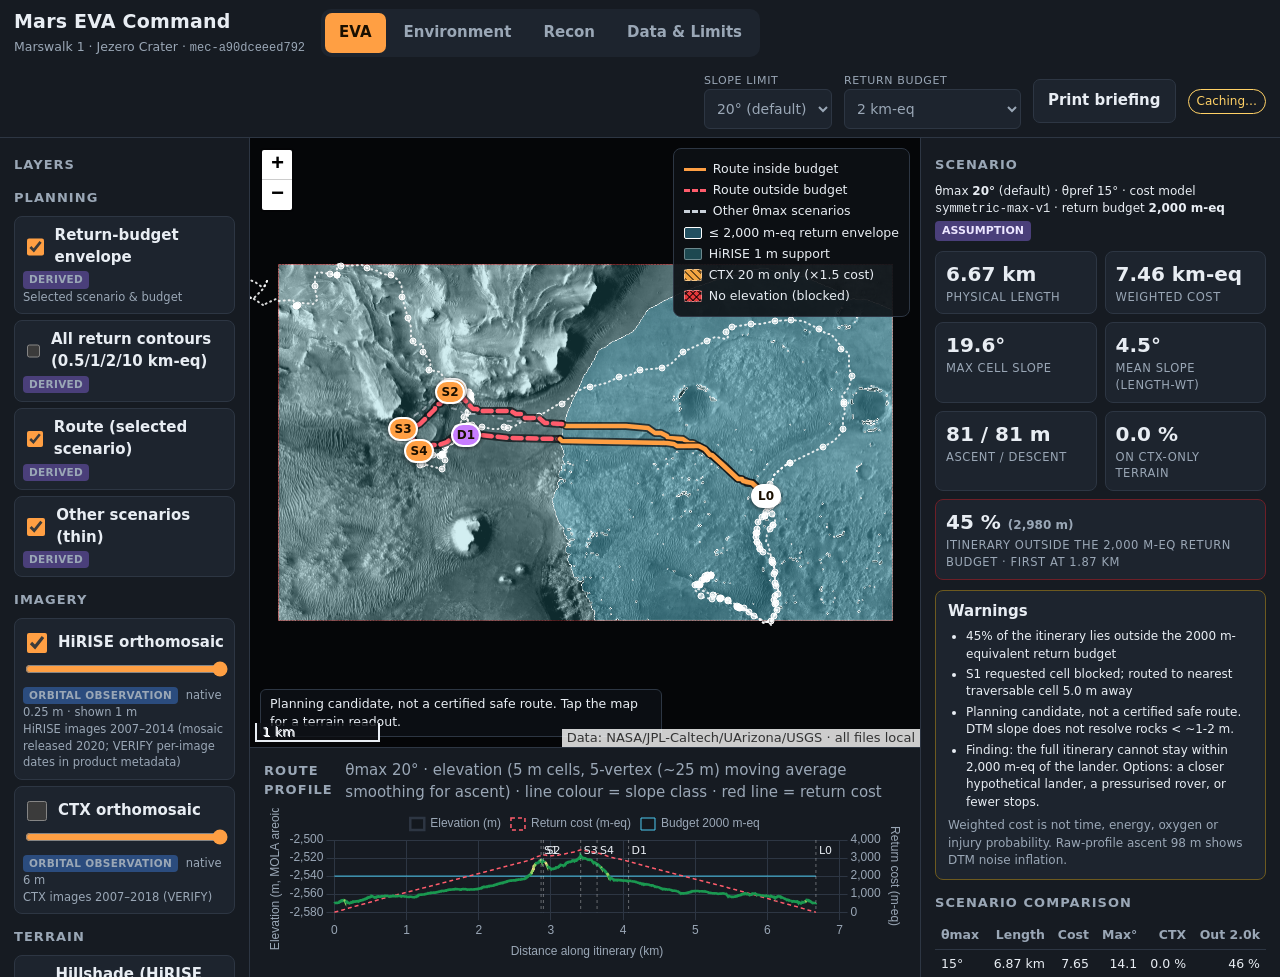
==== app/index.html @ 273a37bf "Mars EVA Command: Marswalk 1 build (all phases) Pipeline from NASA/USGS archives (HiRISE/CTX TRN mos" ====
<!doctype html>
<html lang="en">
<head>
<meta charset="utf-8">
<meta name="viewport" content="width=device-width, initial-scale=1">
<title>Mars EVA Command</title>
<meta name="description" content="Evidence-aware EVA planning demonstration at Jezero Crater, Mars (NASA Space Apps 2026).">
<link rel="stylesheet" href="lib/leaflet.min.css">
<link rel="stylesheet" href="style.css">
</head>
<body>
<header class="topbar" role="banner">
  <div class="brand">
    <h1>Mars EVA Command</h1>
    <span class="sub">Marswalk 1 · Jezero Crater · <span id="build-id" class="mono"></span></span>
  </div>
  <nav class="modes" role="tablist" aria-label="Mode">
    <button role="tab" data-mode="eva" aria-selected="true">EVA</button>
    <button role="tab" data-mode="env" aria-selected="false">Environment</button>
    <button role="tab" data-mode="recon" aria-selected="false">Recon</button>
    <button role="tab" data-mode="data" aria-selected="false">Data &amp; Limits</button>
  </nav>
  <div class="controls">
    <label>Slope limit
      <select id="theta" aria-label="Maximum slope scenario"></select>
    </label>
    <label>Return budget
      <select id="budget" aria-label="Return budget"></select>
    </label>
    <button id="print-btn" class="btn">Print briefing</button>
    <span id="offline" class="badge" title="Offline readiness">…</span>
  </div>
</header>

<main class="layout">
  <aside class="left panel" aria-label="Layers">
    <h2>Layers</h2>
    <div id="layer-list"></div>
    <h2>Evidence classes</h2>
    <ul class="evidence-legend" id="evidence-legend"></ul>
  </aside>

  <section class="mapwrap" aria-label="Map">
    <div id="map"></div>
    <div class="map-note" id="map-note">Planning candidate, not a certified safe route. Tap the map for a terrain readout.</div>
    <div class="legend" id="map-legend"></div>
  </section>

  <aside class="right panel" id="right" aria-live="polite"></aside>

  <section class="bottom panel" id="bottom">
    <div class="bottom-head"><h2 id="bottom-title">Route profile</h2><span id="bottom-note" class="muted"></span></div>
    <div class="chart-box"><canvas id="chart" aria-label="Chart"></canvas></div>
  </section>
</main>

<section id="briefing" class="briefing" aria-hidden="true"></section>

<script src="lib/leaflet.min.js"></script>
<script src="lib/chart.umd.min.js"></script>
<script src="data/bundle.js"></script>
<script src="data/grids.js"></script>
<script src="app.js"></script>
</body>
</html>
---- app/style.css ----
:root {
  --bg: #0e1116;
  --panel: #161b22;
  --panel-2: #1d242e;
  --line: #2d3643;
  --text: #e8edf3;
  --muted: #9aa7b6;
  --accent: #ff9f43;
  --accent-2: #4cc9f0;
  --ok: #3ddc97;
  --warn: #ffd166;
  --bad: #ff5c6c;
  --hirise: #3fb6c4;
  --ctx: #f2a541;
  --none: #e5383b;
  --radius: 8px;
  --font: system-ui, -apple-system, "Segoe UI", Roboto, sans-serif;
  --mono: ui-monospace, SFMono-Regular, Menlo, Consolas, monospace;
  color-scheme: dark;
}
* { box-sizing: border-box; }
html, body { margin: 0; height: 100%; background: var(--bg); color: var(--text); font: 15px/1.45 var(--font); }
h1 { font-size: 19px; margin: 0; letter-spacing: .2px; }
h2 { font-size: 13px; text-transform: uppercase; letter-spacing: .08em; color: var(--muted); margin: 14px 0 8px; }
h3 { font-size: 15px; margin: 0 0 6px; }
a { color: var(--accent-2); }
.mono { font-family: var(--mono); font-size: 12px; }
.muted { color: var(--muted); }
button, select, input { font: inherit; color: inherit; }
:focus-visible { outline: 3px solid var(--accent-2); outline-offset: 2px; }

/* Top bar */
.topbar { display: flex; align-items: center; gap: 16px; padding: 8px 14px; background: var(--panel); border-bottom: 1px solid var(--line);
  flex-wrap: wrap; min-height: 60px; }
.brand .sub { color: var(--muted); font-size: 12.5px; }
.modes { display: flex; gap: 4px; background: var(--panel-2); padding: 4px; border-radius: 10px; }
.modes button { border: 0; background: transparent; padding: 9px 14px; border-radius: 7px; cursor: pointer; min-height: 40px; color: var(--muted); font-weight: 600; }
.modes button[aria-selected="true"] { background: var(--accent); color: #1a0f00; }
.controls { display: flex; align-items: center; gap: 12px; margin-left: auto; flex-wrap: wrap; }
.controls label { display: flex; flex-direction: column; font-size: 11px; color: var(--muted); text-transform: uppercase; letter-spacing: .06em; }
.controls select { background: var(--panel-2); border: 1px solid var(--line); border-radius: 6px; padding: 7px 8px; min-height: 40px; font-size: 14px; text-transform: none; letter-spacing: 0; }
.btn { background: var(--panel-2); border: 1px solid var(--line); border-radius: 7px; padding: 9px 14px; cursor: pointer; min-height: 44px; font-weight: 600; }
.btn:hover { border-color: var(--accent); }
.badge { display: inline-block; font-size: 12px; padding: 3px 8px; border-radius: 999px; border: 1px solid var(--line); color: var(--muted); white-space: nowrap; }
.badge.ok { color: var(--ok); border-color: var(--ok); }
.badge.warn { color: var(--warn); border-color: var(--warn); }
.badge.bad { color: var(--bad); border-color: var(--bad); }

/* Layout */
.layout { display: grid; height: calc(100% - 61px); grid-template-columns: 250px 1fr 360px; grid-template-rows: 1fr 230px;
  grid-template-areas: "left map right" "left bottom right"; }
.panel { background: var(--panel); overflow: auto; padding: 4px 14px 14px; }
.left { grid-area: left; border-right: 1px solid var(--line); }
.right { grid-area: right; border-left: 1px solid var(--line); }
.bottom { grid-area: bottom; border-top: 1px solid var(--line); padding-top: 0; display: flex; flex-direction: column; }
.bottom-head { display: flex; gap: 12px; align-items: baseline; }
.chart-box { position: relative; flex: 1; min-height: 150px; }
.mapwrap { grid-area: map; position: relative; min-height: 320px; }
#map { position: absolute; inset: 0; background: #050608; }
.map-note { position: absolute; left: 10px; bottom: 10px; z-index: 500; background: rgba(14,17,22,.85); border: 1px solid var(--line);
  padding: 5px 9px; border-radius: 6px; font-size: 12.5px; max-width: 60%; }
.legend { position: absolute; right: 10px; top: 10px; z-index: 500; background: rgba(14,17,22,.9); border: 1px solid var(--line);
  border-radius: 8px; padding: 8px 10px; font-size: 12.5px; max-width: 260px; }
.legend .row { display: flex; align-items: center; gap: 7px; margin: 3px 0; }
.sw { width: 18px; height: 12px; border-radius: 2px; border: 1px solid rgba(255,255,255,.35); flex: none; }
.sw.hatch { background-image: repeating-linear-gradient(45deg, rgba(0,0,0,.55) 0 2px, transparent 2px 5px); }
.sw.cross { background-image: repeating-linear-gradient(45deg, rgba(0,0,0,.6) 0 2px, transparent 2px 5px), repeating-linear-gradient(-45deg, rgba(0,0,0,.6) 0 2px, transparent 2px 5px); }
.sw.dots { background-image: radial-gradient(rgba(255,255,255,.95) 1px, transparent 1.3px); background-size: 4px 4px; }
.line-sw { width: 22px; height: 0; border-top: 3px solid; flex: none; }

/* Layer list */
.layer { border: 1px solid var(--line); border-radius: var(--radius); padding: 8px; margin: 6px 0; background: var(--panel-2); }
.layer label.toggle { display: flex; gap: 8px; align-items: center; cursor: pointer; font-weight: 600; min-height: 32px; }
.layer input[type=checkbox] { width: 20px; height: 20px; accent-color: var(--accent); }
.layer input[type=range] { width: 100%; accent-color: var(--accent); }
.layer .meta { font-size: 11.5px; color: var(--muted); margin-top: 3px; }
.ev { display: inline-block; font-size: 10.5px; font-weight: 700; padding: 1px 6px; border-radius: 4px; margin-right: 4px; letter-spacing: .03em; text-transform: uppercase; }
.ev-direct_surface_measurement { background: #1f6f4a; }
.ev-orbital_observation { background: #2b4c7e; }
.ev-derived { background: #4a3f7a; }
.ev-interpretive { background: #6b4f2a; }
.ev-scientific_model_estimate { background: #5a2d63; }
.ev-ai_prediction { background: #8c2f55; }
.ev-insufficient { background: #5b1f24; }
.evidence-legend { list-style: none; padding: 0; margin: 0; font-size: 12.5px; }
.evidence-legend li { margin: 5px 0; }

/* Cards */
.card { background: var(--panel-2); border: 1px solid var(--line); border-radius: var(--radius); padding: 10px 12px; margin: 10px 0; }
.card.warn { border-color: #6d5a1f; }
.card.bad { border-color: #6d1f27; }
.card.sel { border-color: var(--accent); box-shadow: 0 0 0 1px var(--accent) inset; }
.kv { display: grid; grid-template-columns: auto 1fr; gap: 3px 10px; font-size: 13.5px; }
.kv dt { color: var(--muted); }
.kv dd { margin: 0; text-align: right; font-variant-numeric: tabular-nums; }
.metrics { display: grid; grid-template-columns: 1fr 1fr; gap: 8px; }
.metric { background: var(--panel-2); border: 1px solid var(--line); border-radius: var(--radius); padding: 8px 10px; }
.metric .v { font-size: 20px; font-weight: 700; font-variant-numeric: tabular-nums; }
.metric .l { font-size: 11.5px; color: var(--muted); text-transform: uppercase; letter-spacing: .05em; }
.tag { display: inline-block; font-size: 11px; font-weight: 700; padding: 2px 7px; border-radius: 4px; margin: 2px 4px 2px 0; }
.tag.out { background: var(--bad); color: #2a0006; }
.tag.in { background: var(--ok); color: #00240f; }
.tag.lbl { border: 1px solid var(--line); color: var(--muted); }
.tag.verify { background: #6d5a1f; color: #fff3c4; }
.tag.limited { background: #2b4c7e; color: #dbe8ff; }
.tag.assumption { background: #4a3f7a; color: #ece6ff; }
.tag.confirmed { background: #1f6f4a; color: #dcffee; }
ul.warn-list { padding-left: 18px; margin: 6px 0; }
ul.warn-list li { margin: 3px 0; }
table { width: 100%; border-collapse: collapse; font-size: 12.5px; }
th, td { text-align: left; padding: 5px 6px; border-bottom: 1px solid var(--line); vertical-align: top; }
th { color: var(--muted); font-weight: 600; }
td.num, th.num { text-align: right; font-variant-numeric: tabular-nums; }
.station-head { display: flex; justify-content: space-between; gap: 8px; align-items: baseline; cursor: pointer; }
.station-id { font-family: var(--mono); font-weight: 700; color: var(--accent); }
.chip-img { width: 100%; border-radius: 6px; margin-top: 6px; display: block; image-rendering: auto; cursor: zoom-in; }
.small { font-size: 12px; }

/* Leaflet tweaks */
.leaflet-container { font: 13px var(--font); }
.leaflet-popup-content-wrapper, .leaflet-popup-tip { background: var(--panel); color: var(--text); border: 1px solid var(--line); }
.leaflet-popup-content { margin: 10px 12px; min-width: 220px; }
.stop-icon { background: var(--accent); color: #1a0f00; font: 700 12px var(--font); border-radius: 12px; border: 2px solid #fff;
  display: flex; align-items: center; justify-content: center; box-shadow: 0 1px 4px rgba(0,0,0,.6); }
.stop-icon.lander { background: #fff; }
.stop-icon.depot { background: #c77dff; }
.stop-icon.meda { background: var(--ok); }
.region-label { background: rgba(14,17,22,.85); color: var(--text); border: 1px solid var(--accent-2); border-radius: 4px; font: 700 11px var(--font); padding: 1px 4px; white-space: nowrap; }
.leaflet-control-scale-line { background: rgba(14,17,22,.8); color: var(--text); border-color: var(--text); }

.briefing { display: none; }

/* Narrow screens: stack */
@media (max-width: 900px) {
  .layout { display: flex; flex-direction: column; height: auto; }
  .mapwrap { height: 60vh; order: 1; }
  .right { order: 2; } .bottom { order: 3; } .left { order: 4; }
  .left, .right, .bottom { border: 0; border-top: 1px solid var(--line); }
  .bottom { height: 260px; }
  .controls { margin-left: 0; }
  .legend { max-width: 180px; font-size: 11.5px; }
  .map-note { max-width: 70%; }
}
@media (max-width: 480px) {
  .topbar { padding: 8px 12px; gap: 10px; }
  .modes { width: 100%; }
  .modes button { flex: 1; padding: 8px 4px; font-size: 13px; }
  .panel { padding-left: 16px; padding-right: 16px; }
}

/* Print briefing */
@media print {
  :root { color-scheme: light; }
  html, body { background: #fff; color: #000; height: auto; font-size: 11pt; }
  .topbar, .layout, .leaflet-control-container { display: none !important; }
  .briefing { display: block !important; padding: 0; }
  .briefing h1 { font-size: 18pt; }
  .briefing h2 { color: #000; font-size: 11pt; border-bottom: 1px solid #000; margin-top: 14pt; }
  .briefing table { font-size: 9pt; }
  .briefing th, .briefing td { border-bottom: 1px solid #999; color: #000; }
  .briefing .map-img { width: 100%; border: 1px solid #000; }
  .briefing .pb { page-break-before: always; }
  .briefing .tag { border: 1px solid #000; color: #000 !important; background: #fff !important; }
}
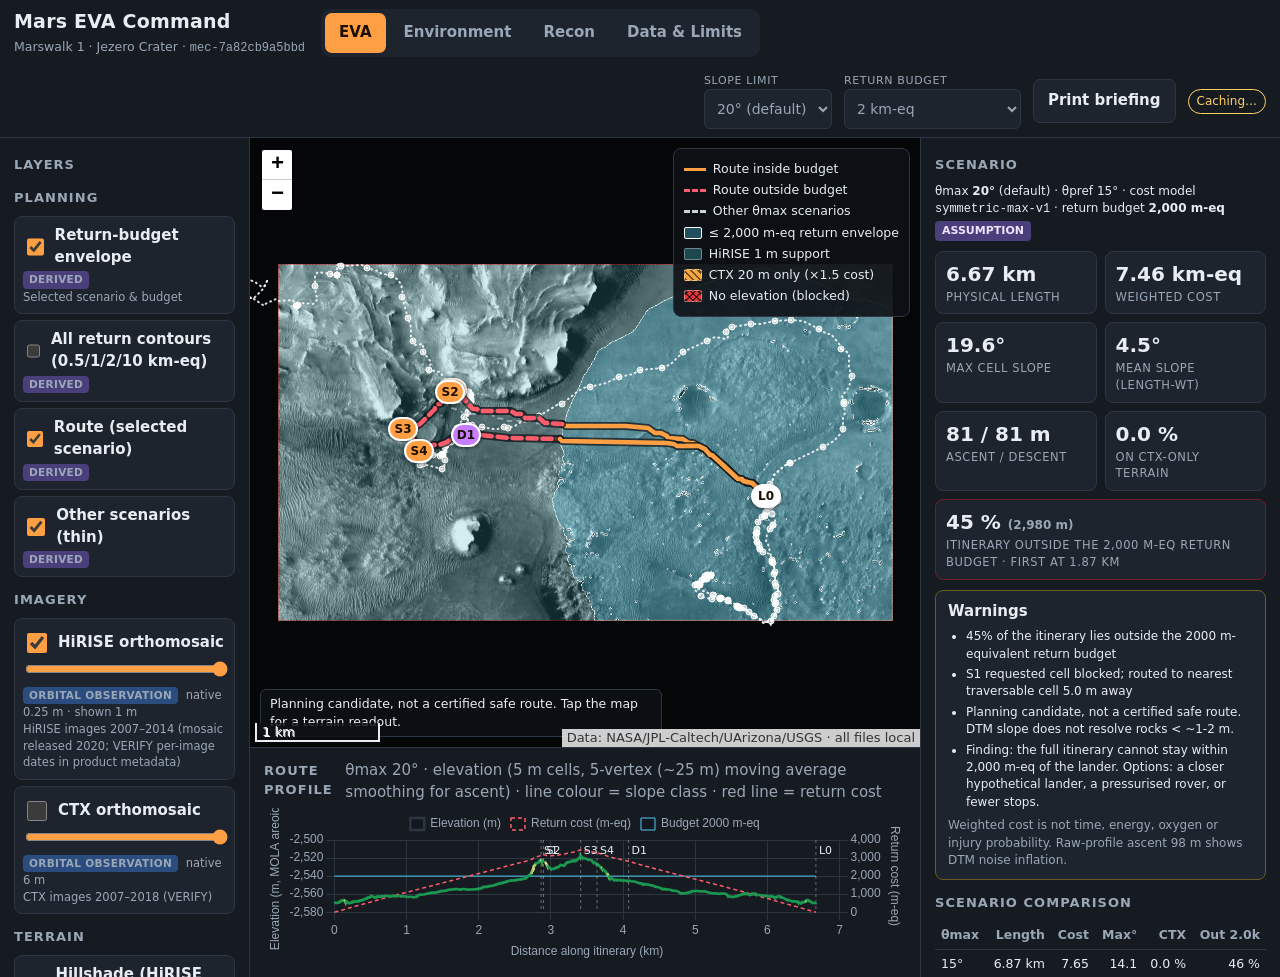
==== commit 14706596: "Verify open claims, add rover POV images and SI disclosure - RAD values checked (0.21 +/- 0.04 mGy/d" ====
--- a/app/index.html
+++ b/app/index.html
@@ -4,7 +4,9 @@
 <meta charset="utf-8">
 <meta name="viewport" content="width=device-width, initial-scale=1">
 <title>Mars EVA Command</title>
+<meta name="si-disclosure" content="SI disclosure: generated with the help of an AI coding assistant (Claude, Anthropic) from the team's plan; reviewed by the team. See SI_DISCLOSURE.md.">
 <meta name="description" content="Evidence-aware EVA planning demonstration at Jezero Crater, Mars (NASA Space Apps 2026).">
+<link rel="icon" href="data:image/svg+xml,%3Csvg xmlns=%22http://www.w3.org/2000/svg%22 viewBox=%220 0 32 32%22%3E%3Ccircle cx=%2216%22 cy=%2216%22 r=%2214%22 fill=%22%23c1440e%22/%3E%3Ccircle cx=%2211%22 cy=%2212%22 r=%223%22 fill=%22%238a2f0a%22/%3E%3Ccircle cx=%2220%22 cy=%2220%22 r=%224%22 fill=%22%238a2f0a%22/%3E%3C/svg%3E">
 <link rel="stylesheet" href="lib/leaflet.min.css">
 <link rel="stylesheet" href="style.css">
 </head>
--- a/app/style.css
+++ b/app/style.css
@@ -1,3 +1,4 @@
+/* SI disclosure: generated with the help of an AI coding assistant (Claude, Anthropic) from the team's plan; reviewed by the team. See SI_DISCLOSURE.md. */
 :root {
   --bg: #0e1116;
   --panel: #161b22;
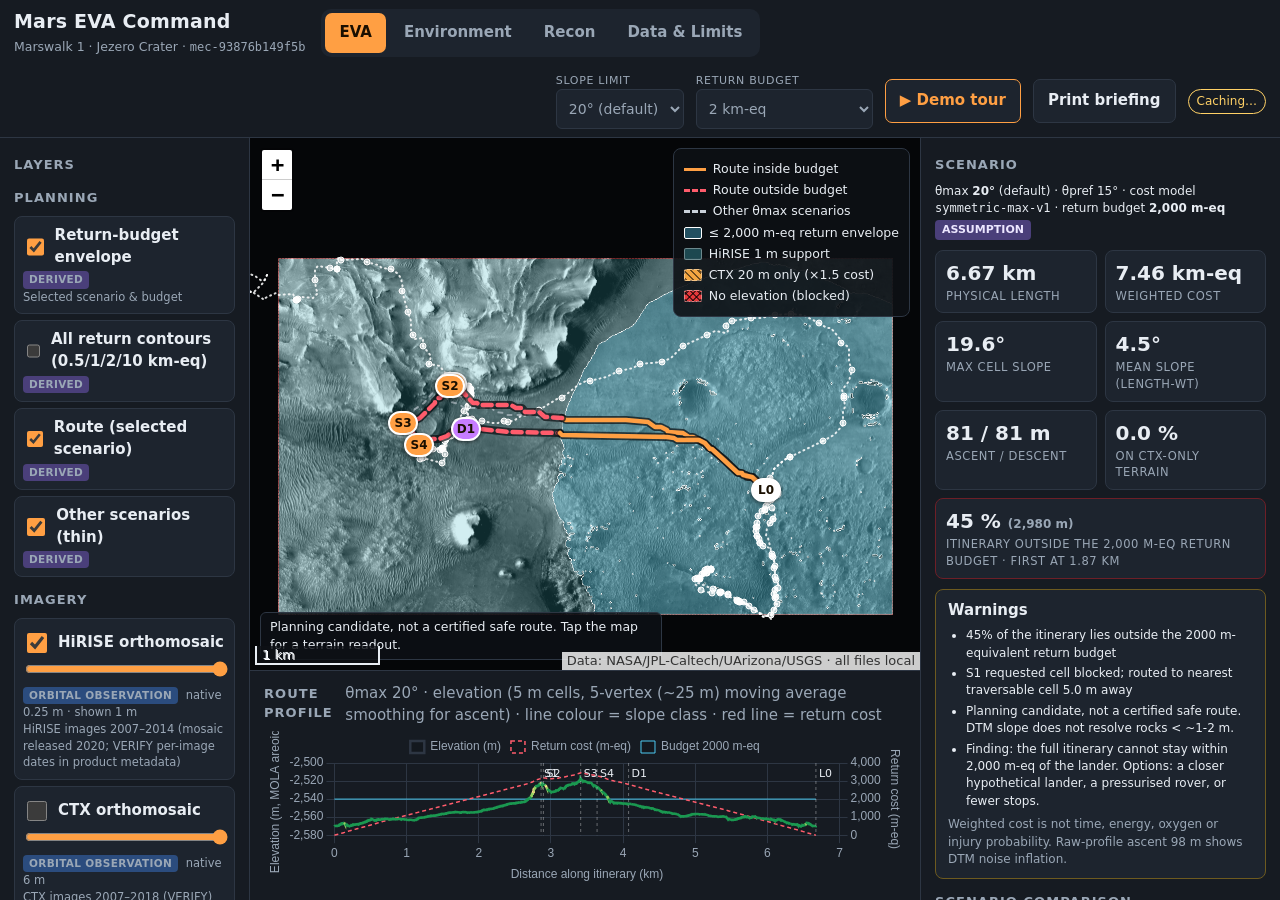
==== commit 05deea90: "Add a guided 13-step demo tour; fix layout height and phone scrolling - '▶ Demo tour' button and #to" ====
--- a/app/index.html
+++ b/app/index.html
@@ -29,6 +29,7 @@
     <label>Return budget
       <select id="budget" aria-label="Return budget"></select>
     </label>
+    <button id="tour-btn" class="btn tour-btn" aria-haspopup="dialog">▶ Demo tour</button>
     <button id="print-btn" class="btn">Print briefing</button>
     <span id="offline" class="badge" title="Offline readiness">…</span>
   </div>
--- a/app/style.css
+++ b/app/style.css
@@ -48,7 +48,9 @@
 .badge.bad { color: var(--bad); border-color: var(--bad); }
 
 /* Layout */
-.layout { display: grid; height: calc(100% - 61px); grid-template-columns: 250px 1fr 360px; grid-template-rows: 1fr 230px;
+body { display: flex; flex-direction: column; }
+.topbar { flex: none; }
+.layout { display: grid; flex: 1 1 auto; min-height: 0; grid-template-columns: 250px 1fr 360px; grid-template-rows: 1fr 230px;
   grid-template-areas: "left map right" "left bottom right"; }
 .panel { background: var(--panel); overflow: auto; padding: 4px 14px 14px; }
 .left { grid-area: left; border-right: 1px solid var(--line); }
@@ -133,7 +135,9 @@
 
 /* Narrow screens: stack */
 @media (max-width: 900px) {
-  .layout { display: flex; flex-direction: column; height: auto; }
+  html, body { height: auto; }
+  body { display: block; }
+  .layout { display: flex; flex-direction: column; height: auto; min-height: 0; }
   .mapwrap { height: 60vh; order: 1; }
   .right { order: 2; } .bottom { order: 3; } .left { order: 4; }
   .left, .right, .bottom { border: 0; border-top: 1px solid var(--line); }
@@ -163,3 +167,22 @@
   .briefing .pb { page-break-before: always; }
   .briefing .tag { border: 1px solid #000; color: #000 !important; background: #fff !important; }
 }
+
+/* Guided demo tour */
+.tour-btn { border-color: var(--accent); color: var(--accent); }
+.tour { position: fixed; z-index: 3000; left: 50%; bottom: 24px; transform: translateX(-50%); width: min(560px, calc(100vw - 32px));
+  background: #10151c; border: 1px solid var(--accent); border-radius: 12px; padding: 14px 16px 12px;
+  box-shadow: 0 10px 40px rgba(0,0,0,.6); color: var(--text); }
+.tour-head { display: flex; justify-content: space-between; align-items: center; color: var(--muted); font-size: 12px; letter-spacing: .06em; }
+.tour-x-btn { background: none; border: 0; color: var(--muted); font-size: 18px; cursor: pointer; min-width: 36px; min-height: 36px; }
+.tour-t { font-size: 18px; margin: 4px 0 6px; color: var(--accent); }
+.tour-x { margin: 0 0 12px; font-size: 14.5px; line-height: 1.5; }
+.tour-nav { display: flex; justify-content: space-between; gap: 10px; }
+.tour-nav .btn { min-height: 44px; flex: 0 0 auto; }
+.tour-nav .btn.primary { background: var(--accent); color: #1a0f00; border-color: var(--accent); }
+.tour-nav .btn:disabled { opacity: .4; cursor: default; }
+.tour-hl { outline: 3px solid var(--accent) !important; outline-offset: 2px; border-radius: 8px; animation: tourpulse 1.6s ease-in-out infinite; }
+@keyframes tourpulse { 50% { outline-color: rgba(255,159,67,.35); } }
+@media (prefers-reduced-motion: reduce) { .tour-hl { animation: none; } }
+@media (max-width: 480px) { .tour { bottom: 12px; padding: 12px; } .tour-x { font-size: 14px; } }
+@media print { .tour, .tour-btn { display: none !important; } }
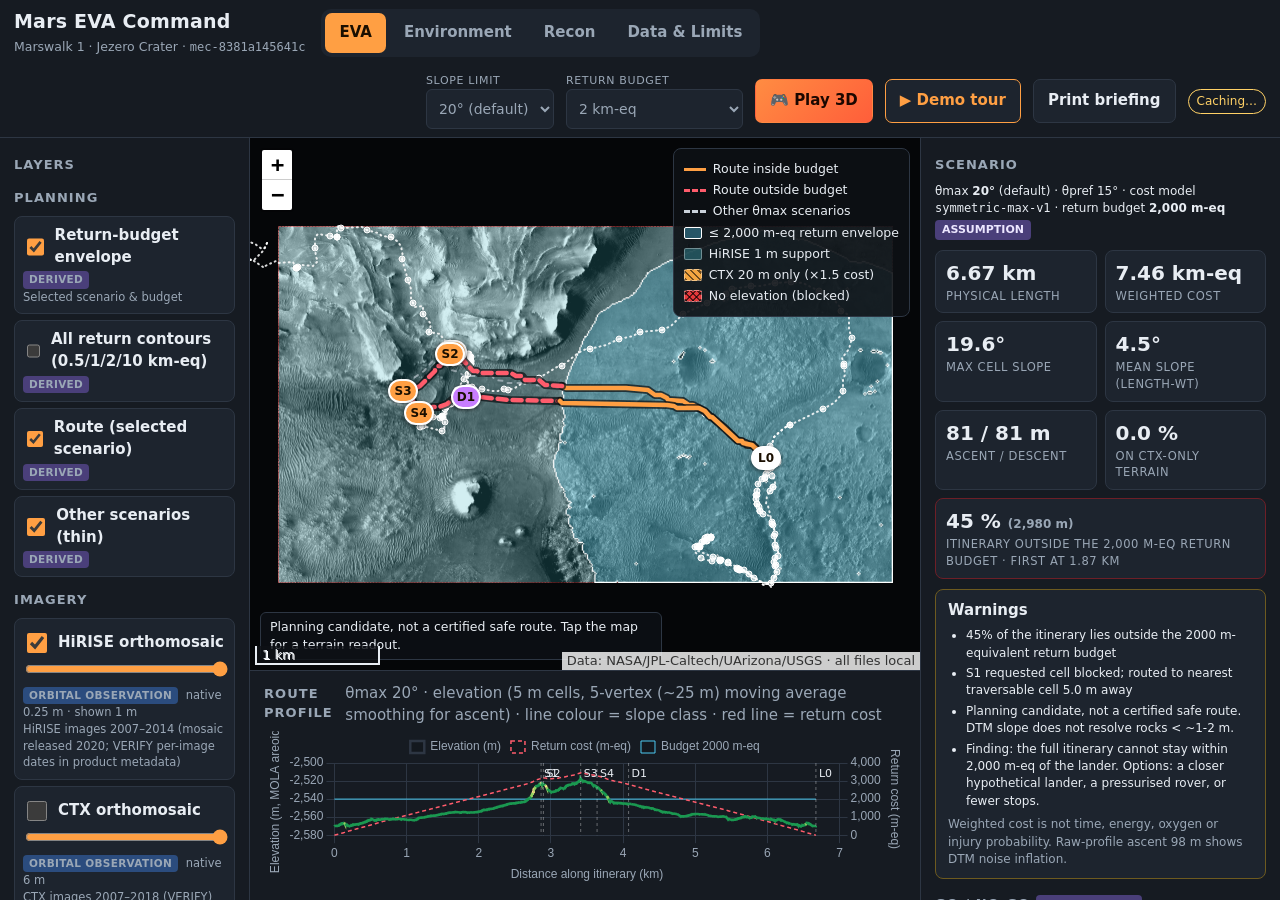
==== commit 200783c1: "Add 3D field simulator; merge Marswalk Planner v4.1 features Game (app/game/): first/third-person EV" ====
--- a/app/index.html
+++ b/app/index.html
@@ -29,6 +29,7 @@
     <label>Return budget
       <select id="budget" aria-label="Return budget"></select>
     </label>
+    <a id="play-btn" class="btn play-btn" href="game/">🎮 Play 3D</a>
     <button id="tour-btn" class="btn tour-btn" aria-haspopup="dialog">▶ Demo tour</button>
     <button id="print-btn" class="btn">Print briefing</button>
     <span id="offline" class="badge" title="Offline readiness">…</span>
@@ -61,6 +62,7 @@
 
 <script src="lib/leaflet.min.js"></script>
 <script src="lib/chart.umd.min.js"></script>
+<script src="mars24.js"></script>
 <script src="data/bundle.js"></script>
 <script src="data/grids.js"></script>
 <script src="app.js"></script>
--- a/app/style.css
+++ b/app/style.css
@@ -186,3 +186,14 @@
 @media (prefers-reduced-motion: reduce) { .tour-hl { animation: none; } }
 @media (max-width: 480px) { .tour { bottom: 12px; padding: 12px; } .tour-x { font-size: 14px; } }
 @media print { .tour, .tour-btn { display: none !important; } }
+
+/* Play 3D + Go / No-go (merged from Marswalk Planner v4.1) */
+.play-btn { background: linear-gradient(135deg, #ff8c42, #ff5e3a); color: #1b0700; border-color: transparent; text-decoration: none; display: inline-flex; align-items: center; }
+.gonogo { padding: 8px 10px; border-radius: 8px; font-weight: 800; text-align: center; margin: 6px 0; }
+.gonogo.go { background: rgba(61,220,151,.15); color: var(--ok); border: 1px solid var(--ok); }
+.gonogo.cond { background: rgba(255,209,102,.13); color: var(--warn); border: 1px solid var(--warn); }
+.gonogo.nogo { background: rgba(255,92,108,.13); color: var(--bad); border: 1px solid var(--bad); }
+.gn-inputs { display: flex; gap: 8px; flex-wrap: wrap; align-items: end; }
+.gn-inputs label { display: flex; flex-direction: column; font-size: 11px; color: var(--muted); }
+.gn-inputs input, .gn-inputs select { background: var(--bg); border: 1px solid var(--line); border-radius: 6px; padding: 5px 6px; min-height: 34px; }
+@media print { .play-btn { display: none !important; } }
